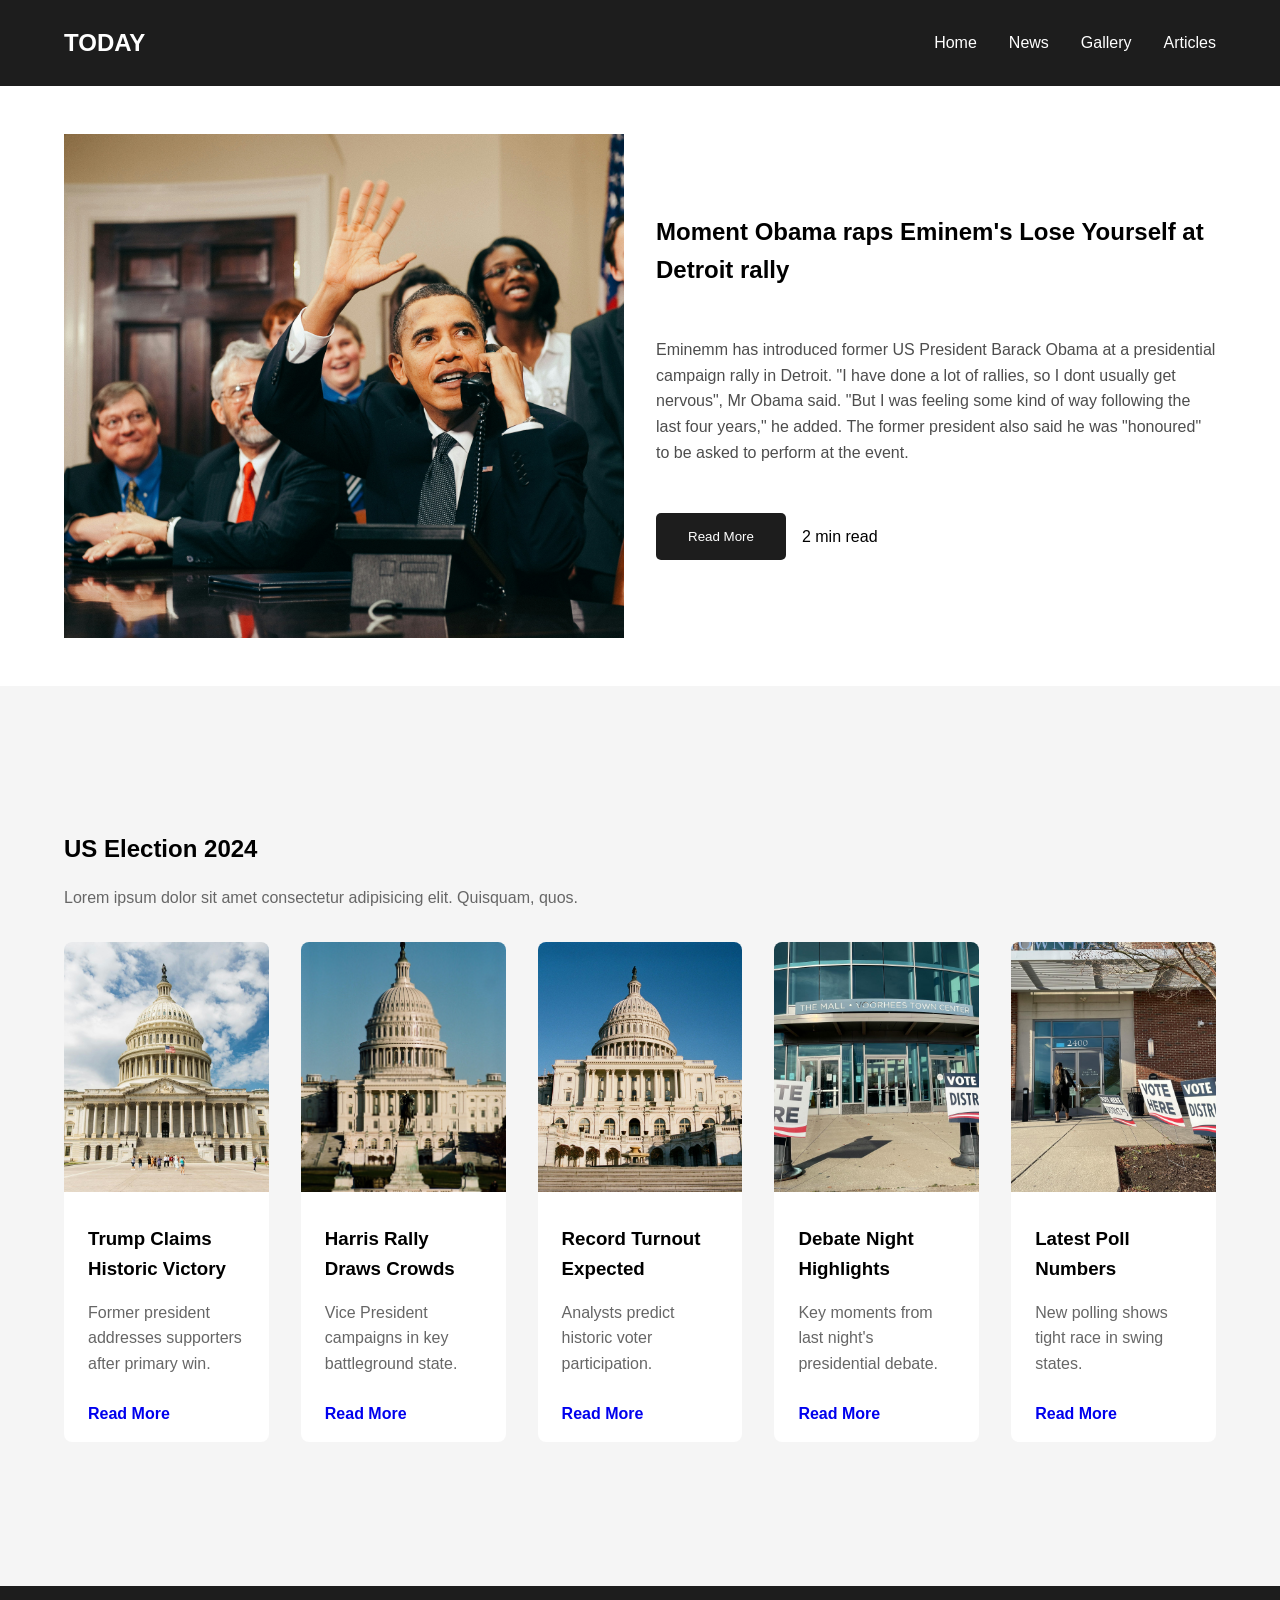
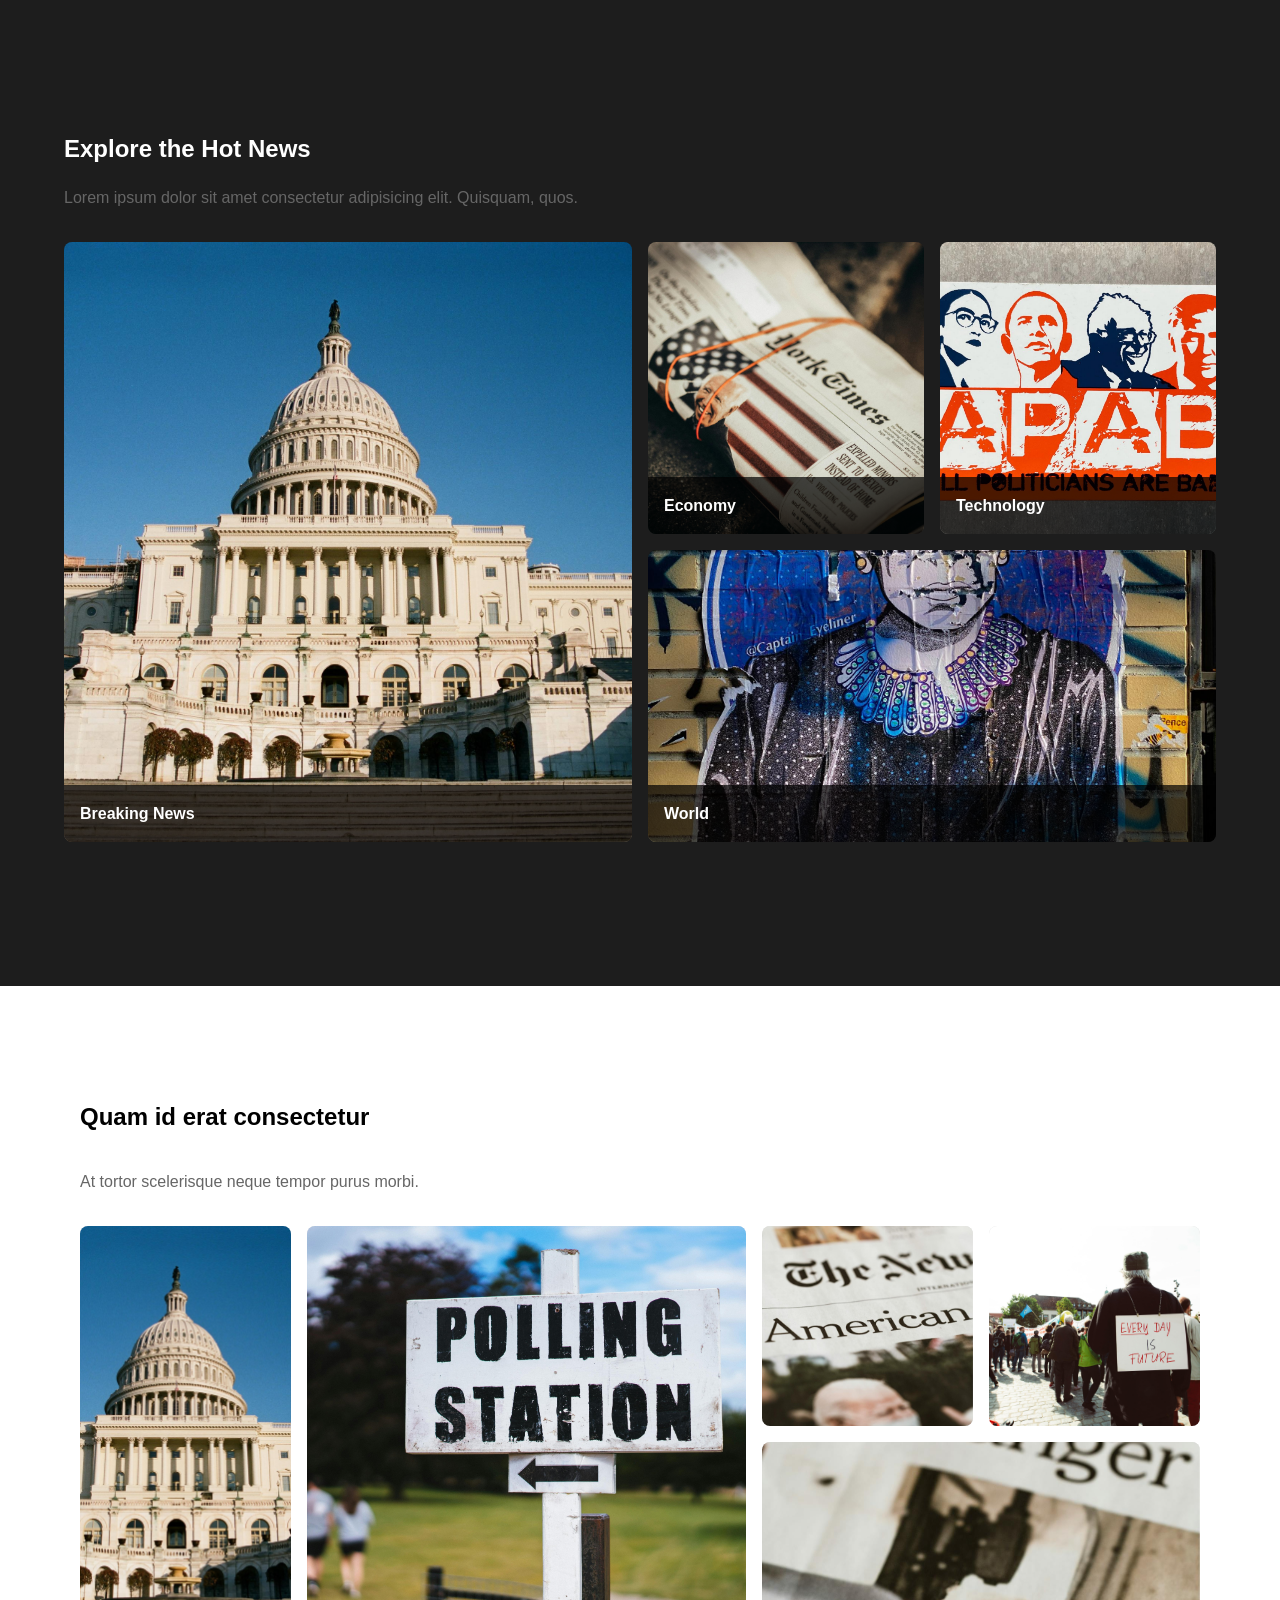
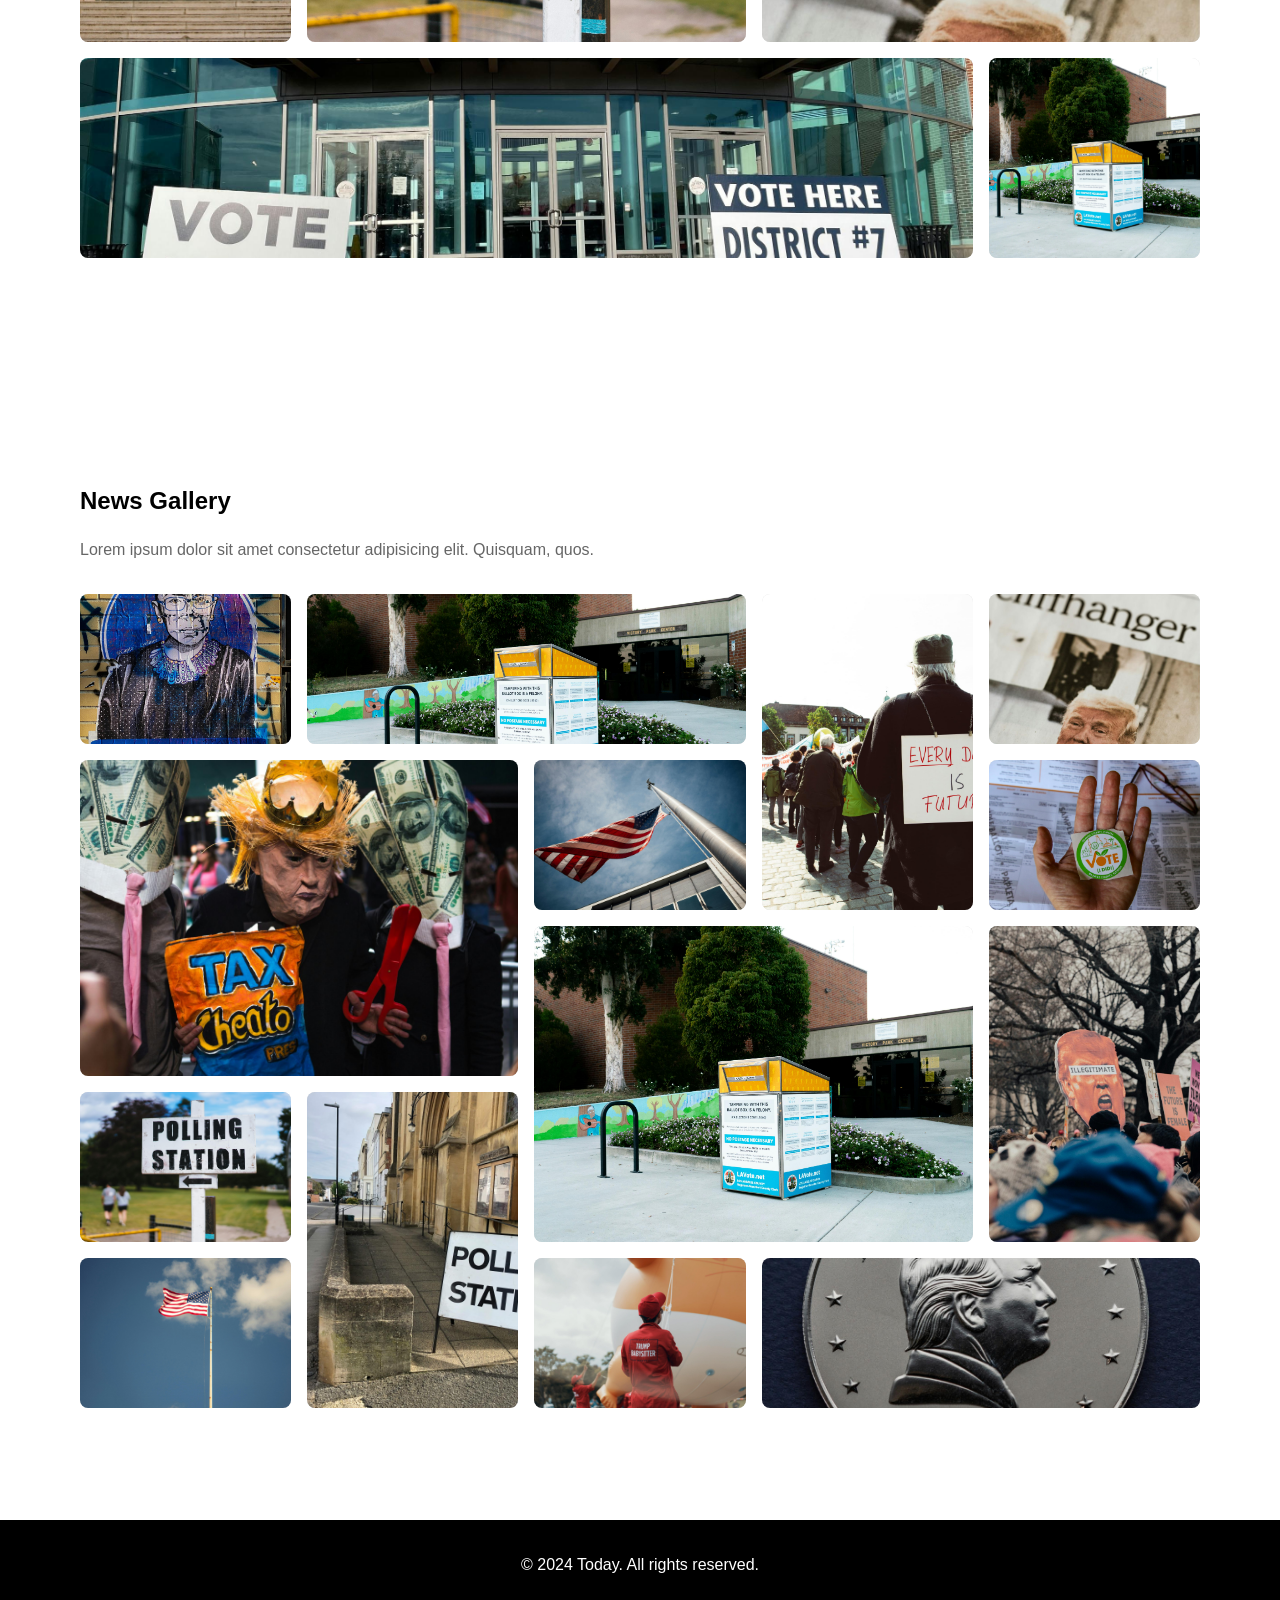
==== App_2/index.html @ a95c6e0c "first commit app2" ====
<!DOCTYPE html>
<html lang="en">
  <head>
    <meta charset="UTF-8" />
    <meta name="viewport" content="width=device-width, initial-scale=1.0" />
    <title>TODAY News - Layout Examples</title>
    <link rel="stylesheet" href="styles.css" />
  </head>
  <body>
    <!-- 1. Flex - Header Navigation -->
    <header class="header">
      <nav class="header-nav">
        <div class="header-logo">TODAY</div>
        <div class="header-links">
          <a href="#">Home</a>
          <a href="#">News</a>
          <a href="#">Gallery</a>
          <a href="#">Articles</a>
        </div>
      </nav>
    </header>

    <main>
      <!-- 2. Flex and Column - Featured Article -->
      <section class="featured container">
        <div class="featured-image">
          <img src="images/main-image.jpg" alt="Featured News" />
        </div>
        <div class="featured-content">
          <h2>Moment Obama raps Eminem's Lose Yourself at Detroit rally</h2>
          <p>
            Eminemm has introduced former US President Barack Obama at a
            presidential campaign rally in Detroit. "I have done a lot of
            rallies, so I dont usually get nervous", Mr Obama said. "But I was
            feeling some kind of way following the last four years," he added.
            The former president also said he was "honoured" to be asked to
            perform at the event.
          </p>
          <div class="featured-footer">
            <button href="#" class="featured-more">Read More</button>
            <span class="featured-time">2 min read</span>
          </div>
        </div>
      </section>

      <!-- 3. Flex/Grid List - Latest Cards without text overlay -->
      <section class="latest">
        <div class="container">
          <h2 class="latest-title">US Election 2024</h2>
          <p class="latest-subtitle">
            Lorem ipsum dolor sit amet consectetur adipisicing elit. Quisquam,
            quos.
          </p>
          <div class="latest-list">
            <article class="latest-card">
              <img src="images/image2.jpg" alt="News Image" />
              <div class="latest-content">
                <h3>Trump Claims Historic Victory</h3>
                <p>Former president addresses supporters after primary win.</p>
                <a href="#" class="latest-more">Read More</a>
              </div>
            </article>
            <article class="latest-card">
              <img src="images/image3.jpg" alt="News Image" />
              <div class="latest-content">
                <h3>Harris Rally Draws Crowds</h3>
                <p>Vice President campaigns in key battleground state.</p>
                <a href="#" class="latest-more">Read More</a>
              </div>
            </article>
            <article class="latest-card">
              <img src="images/image4.jpg" alt="News Image" />
              <div class="latest-content">
                <h3>Record Turnout Expected</h3>
                <p>Analysts predict historic voter participation.</p>
                <a href="#" class="latest-more">Read More</a>
              </div>
            </article>
            <article class="latest-card">
              <img src="images/image5.jpg" alt="News Image" />
              <div class="latest-content">
                <h3>Debate Night Highlights</h3>
                <p>Key moments from last night's presidential debate.</p>
                <a href="#" class="latest-more">Read More</a>
              </div>
            </article>
            <article class="latest-card">
              <img src="images/image6.jpg" alt="News Image" />
              <div class="latest-content">
                <h3>Latest Poll Numbers</h3>
                <p>New polling shows tight race in swing states.</p>
                <a href="#" class="latest-more">Read More</a>
              </div>
            </article>
          </div>
        </div>
      </section>

      <!-- 4a. Flex/Grid 2D - Hot News - Flex Version -->
      <!-- <section class="hot">
        <div class="container">
          <h2 class="hot-title">Explore the Hot News</h2>
          <p class="hot-subtitle">
            Lorem ipsum dolor sit amet consectetur adipisicing elit. Quisquam,
            quos.
          </p>
          <div class="hot-flex">
            <article class="hot-card hot-left">
              <img src="images/image4.jpg" alt="Breaking News" />
              <div class="hot-overlay">Breaking News</div>
            </article>

            <div class="hot-right">
              <div class="hot-right-inner">
                <article class="hot-card">
                  <img src="images/image8.jpg" alt="Economy Update" />
                  <div class="hot-overlay">Economy</div>
                </article>
                <article class="hot-card">
                  <img src="images/image9.jpg" alt="Technology News" />
                  <div class="hot-overlay">Technology</div>
                </article>
              </div>
              <article class="hot-card">
                <img src="images/image10.jpg" alt="World News" />
                <div class="hot-overlay">World</div>
              </article>
            </div>
          </div>
        </div>
      </section> -->

      <!-- 4b. Flex/Grid 2D - Hot News - Grid Version -->
      <section class="hot">
        <div class="container">
          <h2 class="hot-title">Explore the Hot News</h2>
          <p class="hot-subtitle">
            Lorem ipsum dolor sit amet consectetur adipisicing elit. Quisquam,
            quos.
          </p>
          <div class="hot-grid">
            <article class="hot-card hot-grid-1">
              <img src="images/image4.jpg" alt="Breaking News" />
              <div class="hot-overlay">Breaking News</div>
            </article>
            <article class="hot-card hot-grid-2">
              <img src="images/image8.jpg" alt="Economy Update" />
              <div class="hot-overlay">Economy</div>
            </article>
            <article class="hot-card hot-grid-3">
              <img src="images/image9.jpg" alt="Technology News" />
              <div class="hot-overlay">Technology</div>
            </article>
            <article class="hot-card hot-grid-4">
              <img src="images/image10.jpg" alt="World News" />
              <div class="hot-overlay">World</div>
            </article>
          </div>
        </div>
      </section>

      <!-- 5. Grid Auto - Masonry Layout -->
      <section class="masonry">
        <div class="container">
          <h2>Quam id erat consectetur</h2>
          <p class="masonry-subtitle">
            At tortor scelerisque neque tempor purus morbi.
          </p>
          <div class="masonry-grid">
            <div class="masonry-item item1">
              <img src="images/image4.jpg" alt="Masonry Image 1" />
            </div>
            <div class="masonry-item item2">
              <img src="images/image18.jpg" alt="Masonry Image 2" />
            </div>
            <div class="masonry-item item3">
              <img src="images/image13.jpg" alt="Masonry Image 3" />
            </div>
            <div class="masonry-item item4">
              <img src="images/image14.jpg" alt="Masonry Image 4" />
            </div>
            <div class="masonry-item item5">
              <img src="images/image15.jpg" alt="Masonry Image 5" />
            </div>
            <div class="masonry-item item6">
              <img src="images/image5.jpg" alt="Masonry Image 6" />
            </div>
            <div class="masonry-item item7">
              <img src="images/image17.jpg" alt="Masonry Image 7" />
            </div>
          </div>
        </div>
      </section>

      <!-- 6. Grid Templates - News Gallery -->
      <section class="gallery">
        <div class="container">
          <h2 class="gallery-title">News Gallery</h2>
          <p class="gallery-subtitle">
            Lorem ipsum dolor sit amet consectetur adipisicing elit. Quisquam,
            quos.
          </p>
          <div class="gallery-grid">
            <div class="gallery-item a">
              <img src="images/image10.jpg" alt="Gallery Image 1" />
            </div>
            <div class="gallery-item b">
              <img src="images/image17.jpg" alt="Gallery Image 2" />
            </div>
            <div class="gallery-item c">
              <img src="images/image14.jpg" alt="Gallery Image 3" />
            </div>
            <div class="gallery-item d">
              <img src="images/image15.jpg" alt="Gallery Image 4" />
            </div>
            <div class="gallery-item e">
              <img src="images/image25.jpg" alt="Gallery Image 5" />
            </div>
            <div class="gallery-item f">
              <img src="images/image11.jpg" alt="Gallery Image 6" />
            </div>
            <div class="gallery-item g">
              <img src="images/image16.jpg" alt="Gallery Image 7" />
            </div>
            <div class="gallery-item h">
              <img src="images/image17.jpg" alt="Gallery Image 8" />
            </div>
            <div class="gallery-item i">
              <img src="images/image18.jpg" alt="Gallery Image 9" />
            </div>
            <div class="gallery-item j">
              <img src="images/image19.jpg" alt="Gallery Image 10" />
            </div>
            <div class="gallery-item k">
              <img src="images/image20.jpg" alt="Gallery Image 11" />
            </div>
            <div class="gallery-item l">
              <img src="images/image21.jpg" alt="Gallery Image 12" />
            </div>
            <div class="gallery-item m">
              <img src="images/image22.jpg" alt="Gallery Image 13" />
            </div>
            <div class="gallery-item n">
              <img src="images/image23.jpg" alt="Gallery Image 14" />
            </div>
          </div>
        </div>
      </section>
    </main>

    <footer>
      <p>© 2024 Today. All rights reserved.</p>
    </footer>
  </body>
</html>
---- App_2/styles.css ----
/* Base Styles */
* {
  margin: 0;
  padding: 0;
  box-sizing: border-box;
}

body {
  font-family: Arial, sans-serif;
  line-height: 1.6;
}

section {
  padding: 6rem 0;
}

section h2 {
  margin-bottom: 2rem;
}

.container {
  max-width: 1500px;
  margin: 0 auto;
  padding: 3rem 4rem;
}

/* TEMPORARY - Remove after adding all the styles */
/* img {
  display: block;
  width: 100px;
  height: 100px;
} */

/* 1. Flex - Header Navigation */
.header {
  background: #1d1d1d;
  padding: 1.5rem 0;
  color: #fff;
}

.header-logo {
  font-size: 1.5rem;
  font-weight: bold;
}

.header-nav {
  display: flex;
  justify-content: space-between;
  align-items: center;
  max-width: 1500px;
  padding: 0 4rem;
  margin: 0 auto;
}

.header-links {
  display: flex;
  justify-content: space-between;
  align-items: center;
  gap: 2rem;
}

.header-links a {
  color: #fff;
  text-decoration: none;
  cursor: pointer;
}

.header-links a:hover {
  color: #9c9c9c;
}

/* 2. Flex and Column - Featured Section */
.featured {
  display: flex;
  justify-content: space-between;
  align-items: center;
  gap: 2rem;
  margin: 0 auto;
  height: 600px;
}

.featured-image {
  flex-basis: 50%;
  height: 100%;
  background-color: #e0e0e0;
  border-radius: 8px;
}

.featured-image img {
  width: 100%;
  height: 100%;
  object-fit: cover;
}

.featured-content {
  flex-basis: 50%;
  display: flex;
  height: 100%;
  flex-direction: column;
  justify-content: center;
  gap: 1rem;
}

.featured-more {
  color: #fff;
  background: #1d1d1d;
  padding: 1rem 2rem;
  border-radius: 5px;
  border: none;
}

.featured-more:hover {
  background: #414141;
  color: #d9d8d8;
  cursor: pointer;
}

.featured-footer {
  display: flex;
  gap: 1rem;
  align-items: center;
  margin-top: 2rem;
}

.featured-content p {
  color: #4d4d4d;
}

/* 3. Flex/Grid List - Latest Cards */
.latest {
  padding: 6rem 0;
  background: #f5f5f5;
  width: 100%;
}

.latest-title {
  margin-bottom: 1rem;
}

.latest-subtitle {
  margin-bottom: 2rem;
  color: #666666;
}

/* .latest-list {
  display: flex;
  justify-content: flex-start;
  gap: 2rem;
  flex-wrap: wrap;
} */

.latest-list {
  display: grid;
  grid-template-columns: repeat(auto-fit, minmax(200px, 1fr));
  gap: 2rem;
  margin: 0 auto;
}

.latest-card {
  /* min-width: 300px;
  width: 400px; */
  height: 500px;
  border-radius: 8px;
  box-shadow: none;
  background: #fff;
  overflow: hidden;
}

.latest-card img {
  width: 100%;
  height: 250px;
  object-fit: cover;
}

.latest-content {
  padding: 1.5rem;
}

.latest-content h3 {
  margin-bottom: 1rem;
}

.latest-content p {
  color: #666;
  margin-bottom: 1.5rem;
}

.latest-more {
  text-decoration: none;
  font-weight: bold;
  padding-right: 1.5rem;
}

/* 4. Flex/Grid 2D - Hot News */
.hot {
  background: #1d1d1d;
  color: #fff;
}

.hot-title {
  margin-bottom: 1rem;
}

.hot-subtitle {
  margin-bottom: 2rem;
  color: #666;
}

.hot-card {
  background-color: #e0e0e0;
  border-radius: 8px;
  overflow: hidden;
}

.hot-card img {
  width: 100%;
  height: 100%;
  object-fit: cover;
}

/* 4a. Flex/Grid 2D - Hot News - Flex Version */
.hot-flex {
  display: flex;
  gap: 1rem;
  height: 600px;
  width: 100%;
}

.hot-left {
  flex: 0 0 50%;
  border-radius: 8px;
  overflow: hidden;
}

.hot-right {
  flex: 0 0 50%;
  display: flex;
  flex-direction: column;
  gap: 1rem;
}

.hot-right-inner {
  display: flex;
  gap: 1rem;
  height: 50%;
}

/* 4b. Flex/Grid 2D - Hot News - Grid Version */
.hot-grid {
  display: grid;
  grid-template-columns: repeat(4, 1fr);
  grid-template-rows: repeat(2, 1fr);
  gap: 1rem;
  height: 600px;
}

.hot-grid-1 {
  grid-column: span 2;
  grid-row: span 2;
}

.hot-grid-2 {
  grid-column: span 1;
  grid-row: span 1;
}

.hot-grid-3 {
  grid-column: span 1;
  grid-row: span 1;
}

.hot-grid-4 {
  grid-column: span 2;
  grid-row: span 1;
}

/* 5. Grid - Masonry Layout */
.masonry {
  padding: 4rem 1rem;
  background: #fff;
}

.masonry-subtitle {
  margin-bottom: 2rem;
  color: #666;
}

.masonry-grid {
  display: grid;
  grid-template-columns: repeat(5, 1fr);
  grid-template-rows: repeat(3, 200px);
  gap: 1rem;
  max-width: none;
  margin: 0 auto;
}

.masonry-item {
  background-color: #e0e0e0;
  border-radius: 8px;
}

.masonry-item img {
  width: 100%;
  height: 100%;
  object-fit: cover;
  border-radius: 8px;
}

.item1 {
  grid-column: 1 / 2;
  grid-row: 1 / 3;
}
.item2 {
  grid-column: 2 / 4;
  grid-row: 1/ 3;
}
.item3 {
  grid-column: 4 / 5;
  grid-row: 1 / 2;
}
.item4 {
  grid-column: 5 / 6;
  grid-row: 1 / 2;
}
.item5 {
  grid-column: 4 / 6;
  grid-row: 2 / 3;
}
.item6 {
  grid-column: 1 / span 4;
  grid-row: span 1;
}
.item7 {
  grid-column: span 1;
  grid-row: span 1;
}

/* 6. Grid Templates - News Gallery */
.gallery {
  padding: 4rem 1rem;
}

.gallery-title {
  margin-bottom: 1rem;
}

.gallery-subtitle {
  margin-bottom: 2rem;
  color: #666;
}

.gallery-grid {
  display: grid;
  grid-template-columns: repeate(5, 1fr);
  grid-template-rows: repeat(5, 150px);
  gap: 1rem;
  max-width: none;
  margin: 0 auto;
  grid-template-areas:
    "a b b c d"
    "e e f c g"
    "e e h h m"
    "i k h h m"
    "j k l n n";
}

.a {
  grid-area: a;
}
.b {
  grid-area: b;
}
.c {
  grid-area: c;
}
.d {
  grid-area: d;
}
.e {
  grid-area: e;
}
.f {
  grid-area: f;
}
.g {
  grid-area: g;
}
.h {
  grid-area: h;
}
.i {
  grid-area: i;
}
.j {
  grid-area: j;
}
.k {
  grid-area: k;
}
.l {
  grid-area: l;
}
.m {
  grid-area: m;
}
.n {
  grid-area: n;
}

.gallery-item {
  background-color: #e0e0e0;
  border-radius: 8px;
  font-size: 24px;
  color: #666;
}

.gallery-item img {
  width: 100%;
  height: 100%;
  object-fit: cover;
  border-radius: 8px;
}

/* 7. Images and Styling */
footer {
  background: black;
  color: white;
}

footer p {
  max-width: 1500px;
  padding: 2rem 4rem;
  text-align: center;
}

.hot-card {
  position: relative;
}

.hot-overlay {
  position: absolute;
  bottom: 0;
  left: 0;
  right: 0;
  padding: 1rem;
  background: rgba(0, 0, 0, 0.7);
  font-weight: bold;
}

.masonry-item {
  position: relative;
}

.masonry-item::before {
  content: "";
  position: absolute;
  top: 0;
  left: 0;
  right: 0;
  bottom: 0;
  background: rgba(0, 0, 0, 0.7);
  opacity: 0;
  transition: opacity 0.3s ease;
}

.masonry-item::after {
  content: "View Story";
  position: absolute;
  top: 50%;
  left: 50%;
  transform: translate(-50%, -50%);
  color: white;
  font-size: 1.5rem;
  font-weight: bold;
  opacity: 0;
  transition: opacity 0.3s ease;
}

.masonry-item:hover::before,
.masonry-item:hover::after {
  opacity: 1;
}

/* Responsive Media Queries */
@media screen and (max-width: 768px) {
  .header-links {
    display: none;
  }

  .featured {
    flex-direction: column;
    height: auto;
    gap: 2rem;
  }

  .masonry-grid {
    display: block;
  }

  .masonry-item {
    margin-bottom: 1rem;
    height: 300px;
  }

  .gallery-grid {
    display: block;
  }

  .gallery-item {
    margin-bottom: 1rem;
    height: 300px;
  }

  .container {
    padding: 2rem 1rem;
  }
}
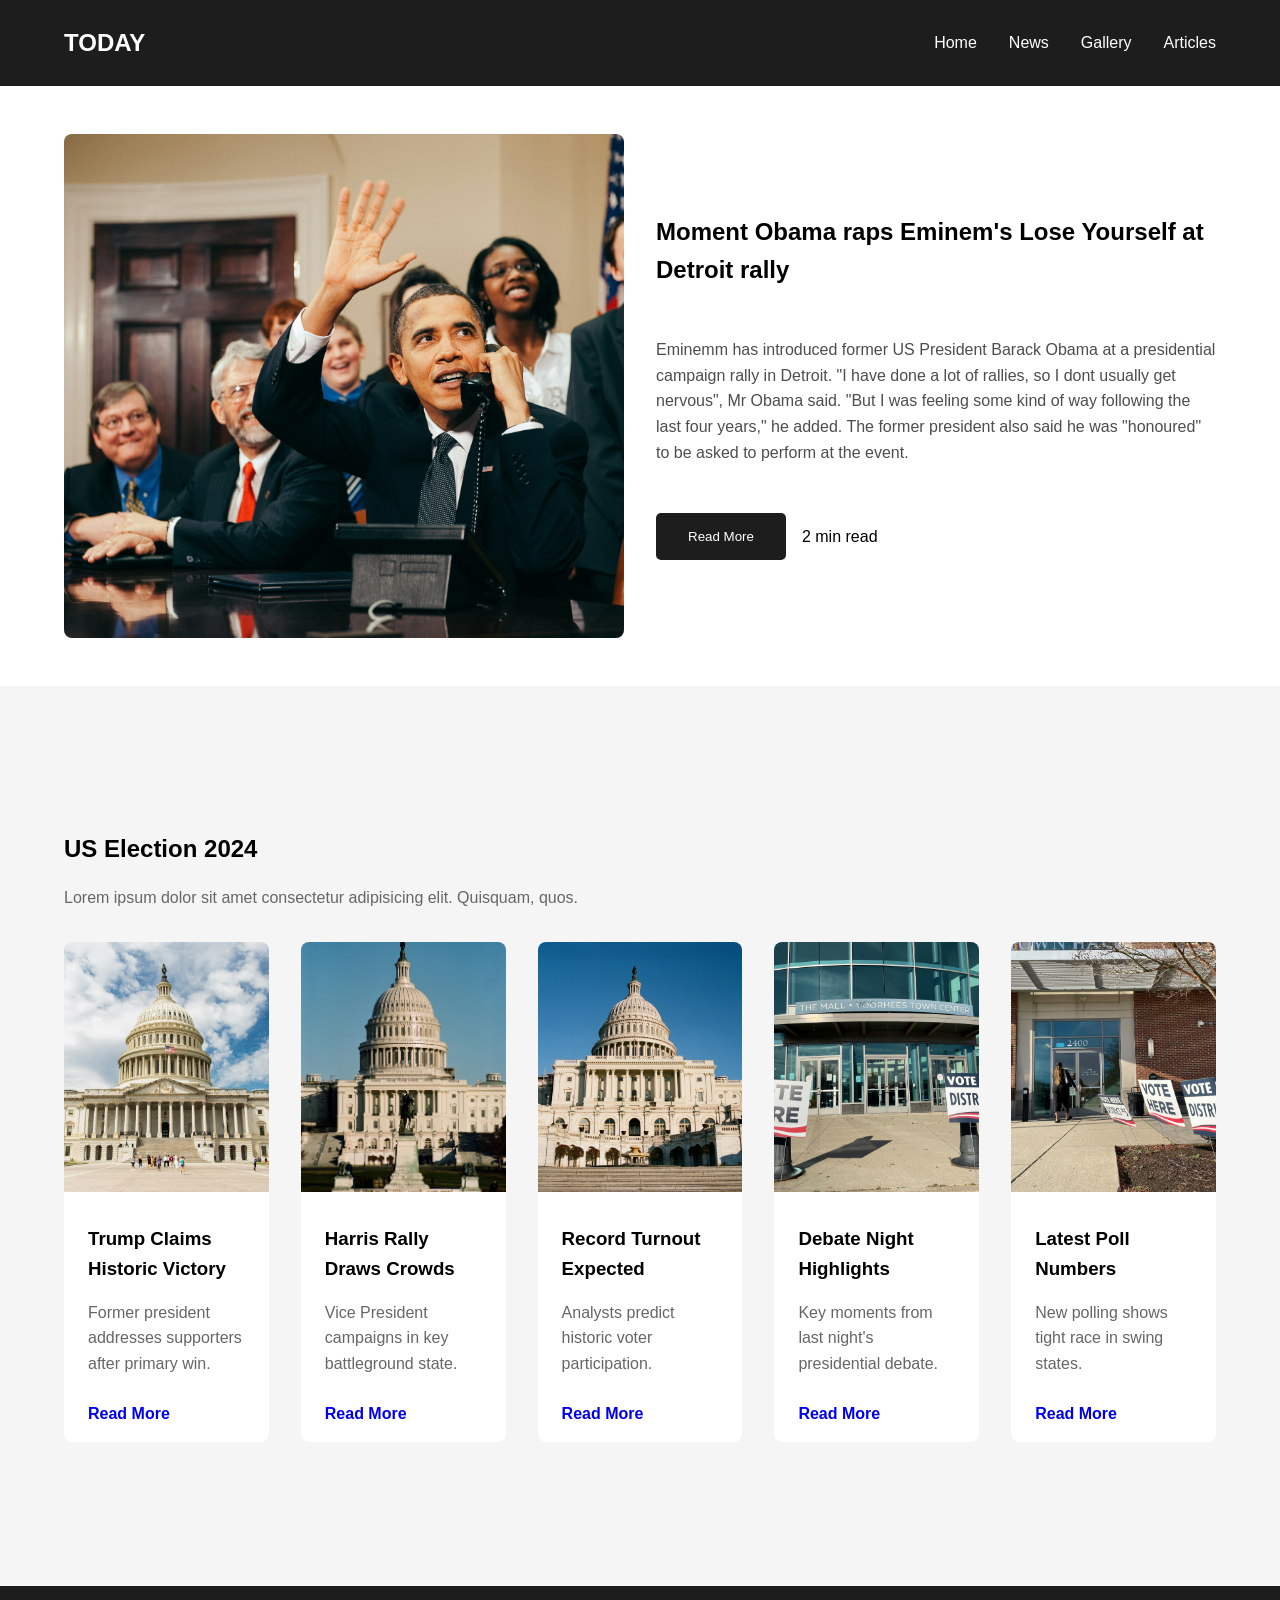
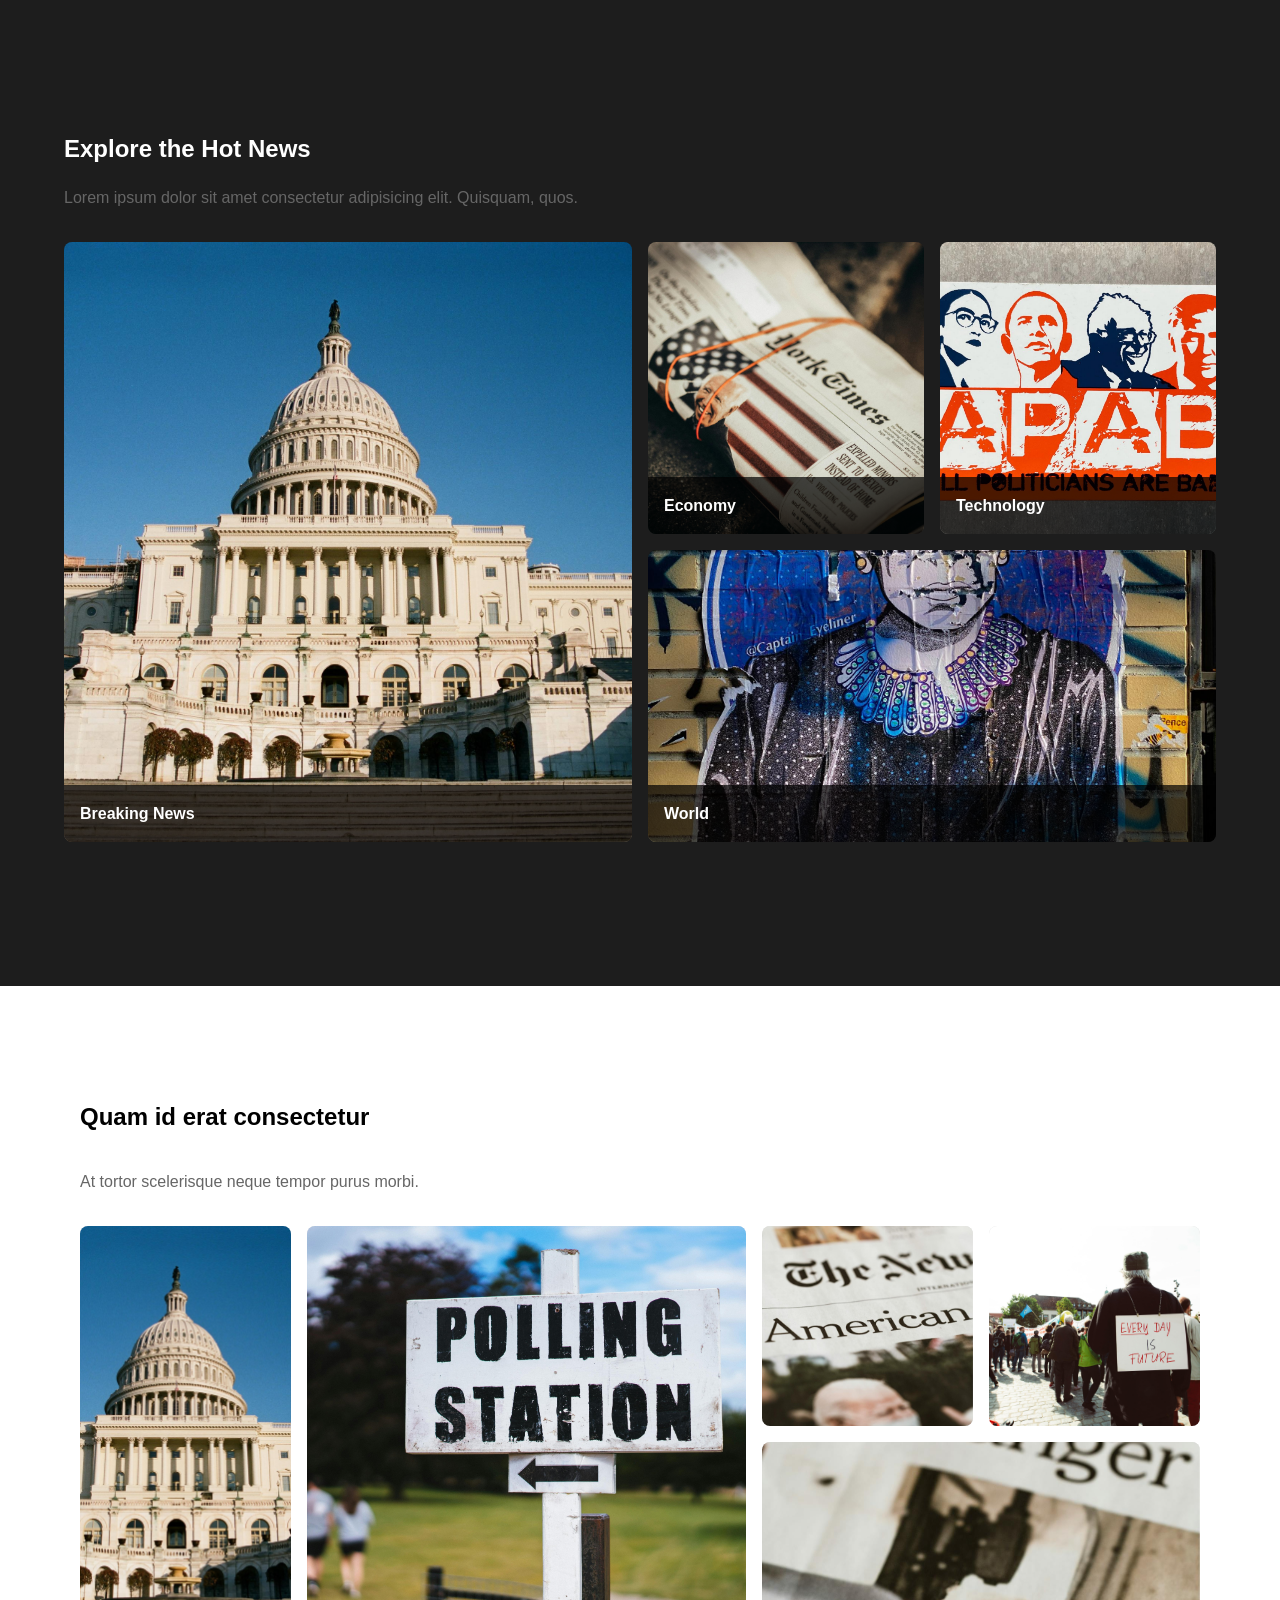
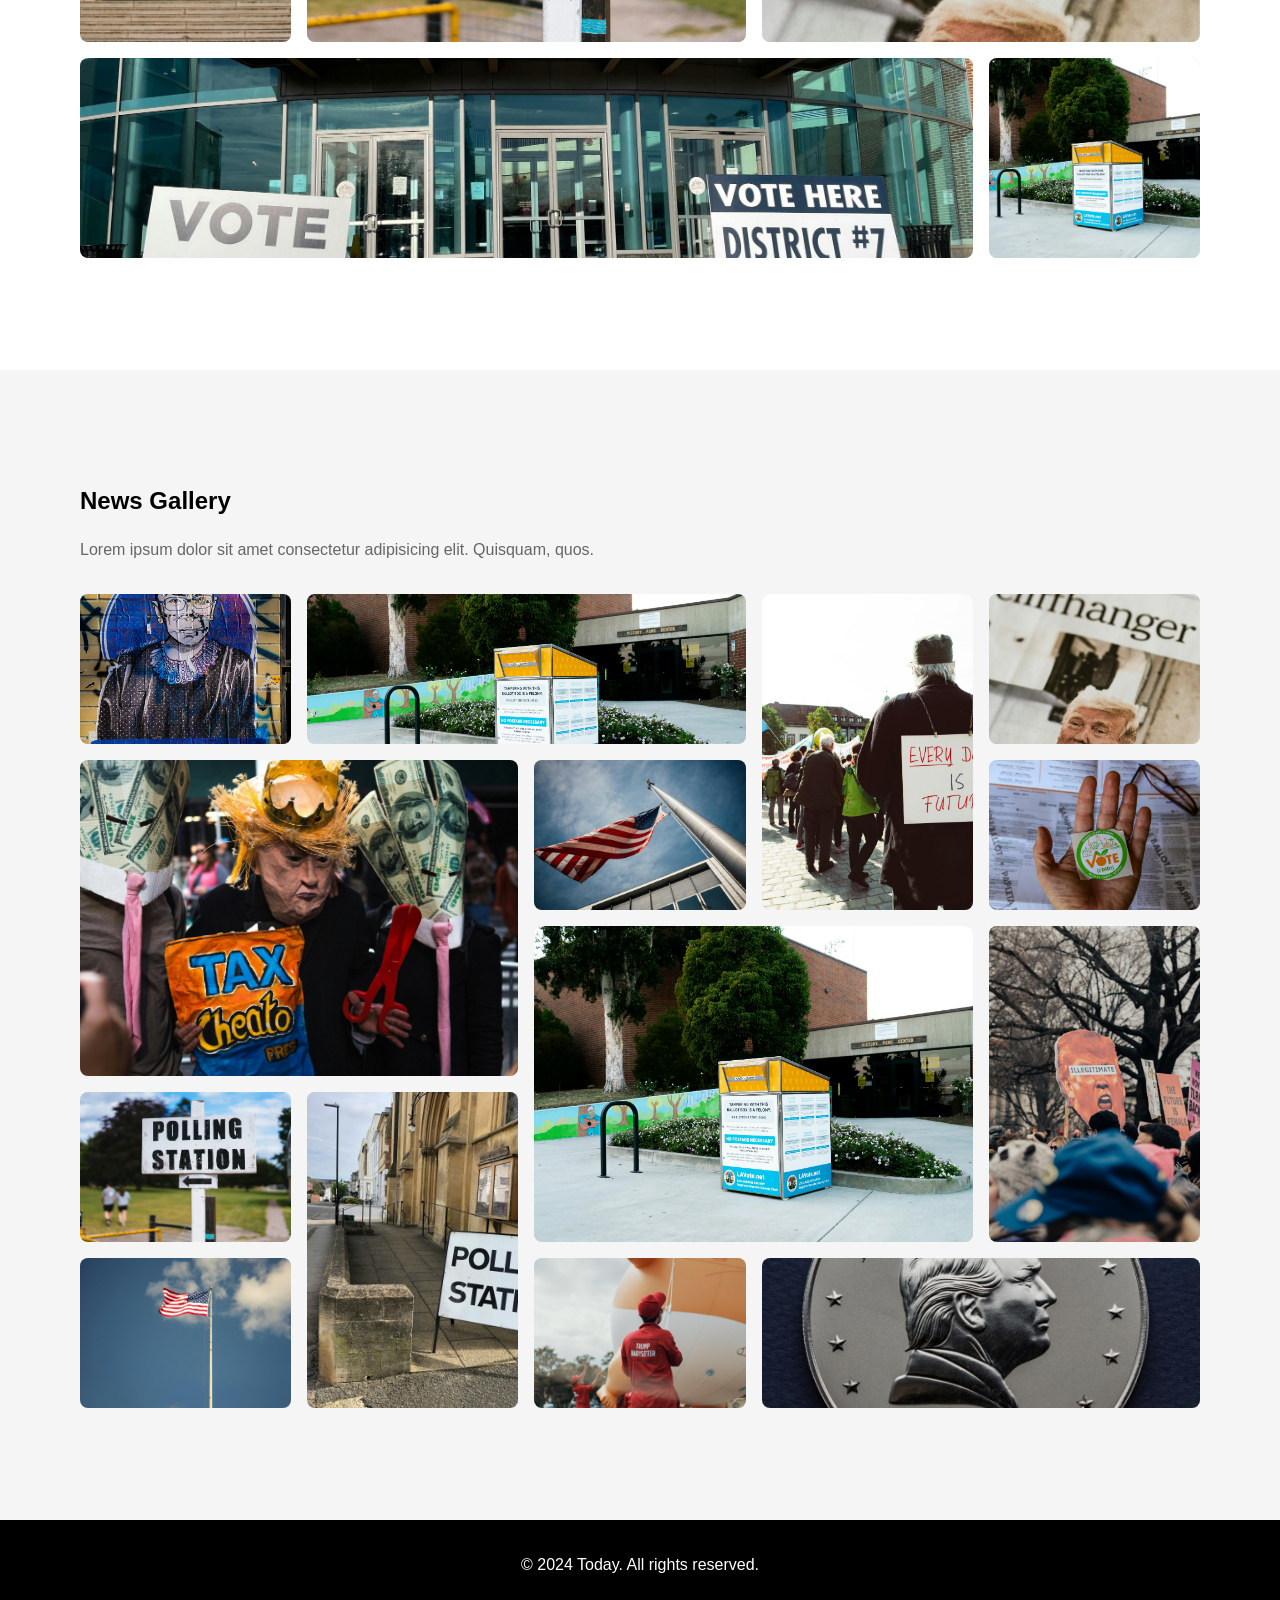
==== commit 3dab182e: "absolute relative position" ====
--- a/App_2/index.html
+++ b/App_2/index.html
@@ -141,6 +141,8 @@
           <div class="hot-grid">
             <article class="hot-card hot-grid-1">
               <img src="images/image4.jpg" alt="Breaking News" />
+              <!-- questo div c'è ma non è visibile perchè è coperto dall'immagine che ha altezza 100% del parent-->
+              <!-- diventa visibile nel momento in cui gli assegnamo una position absolute rispetto alla position: relative della classe .hot-card -->
               <div class="hot-overlay">Breaking News</div>
             </article>
             <article class="hot-card hot-grid-2">
@@ -169,6 +171,7 @@
           <div class="masonry-grid">
             <div class="masonry-item item1">
               <img src="images/image4.jpg" alt="Masonry Image 1" />
+              <!-- <div class="prova">View Story</div> -->
             </div>
             <div class="masonry-item item2">
               <img src="images/image18.jpg" alt="Masonry Image 2" />
--- a/App_2/styles.css
+++ b/App_2/styles.css
@@ -1,4 +1,5 @@
 /* Base Styles */
+/* regole generali per tutti gli elementi dell'app */
 * {
   margin: 0;
   padding: 0;
@@ -38,20 +39,24 @@
   color: #fff;
 }
 
-.header-logo {
-  font-size: 1.5rem;
-  font-weight: bold;
-}
-
+/* flexbox è PERFETTO QUANDO SI LAVORA IN MANIERA UNIDIMENSIONALE, lungo una sola direzione (o quella orizzontale o quella verticale) */
+/* container flexbox per 2 div in space-between */
 .header-nav {
   display: flex;
   justify-content: space-between;
   align-items: center;
   max-width: 1500px;
   padding: 0 4rem;
+  /* settando margin 0 auto posso centrare orizzontalmente gli elementi */
   margin: 0 auto;
 }
 
+.header-logo {
+  font-size: 1.5rem;
+  font-weight: bold;
+}
+
+/* questo div a sua volta è un container flexbox */
 .header-links {
   display: flex;
   justify-content: space-between;
@@ -61,6 +66,7 @@
 
 .header-links a {
   color: #fff;
+  /* rimuovo la sottolineatura degli anchor elements */
   text-decoration: none;
   cursor: pointer;
 }
@@ -70,6 +76,7 @@
 }
 
 /* 2. Flex and Column - Featured Section */
+/* struttura sempre unidimensionale: 2 div all'interno che vanno mostrati uno di fianco all'altro */
 .featured {
   display: flex;
   justify-content: space-between;
@@ -80,23 +87,32 @@
 }
 
 .featured-image {
+  /* l'immagine deve essere il 50% della larghezza del parent, questa classe è applicata ad un div, uno dei 2 div da affianacare e che avranno la stessa larghezza (il 50% del parent)  */
   flex-basis: 50%;
+  /* l'altezza del div è 100% del parent */
   height: 100%;
   background-color: #e0e0e0;
-  border-radius: 8px;
-}
-
+  /* questa proprietà non si vedrà perchè l'immagine avrà forma rettangolare senza border radius, per vederla la dobbiamo applicare anche all'immagine */
+  border-radius: 8px;
+}
+
+/* l'immagine è contenuta nel div .featured-image, ha il 100% della larghezza e dell'altezza del parent */
 .featured-image img {
   width: 100%;
   height: 100%;
+  /* The replaced content is sized to maintain its aspect ratio while filling the element's entire content box. If the object's aspect ratio does not match the aspect ratio of its box, then the object will be clipped to fit. */
   object-fit: cover;
-}
-
+  border-radius: 8px;
+}
+
+/* secondo div da affiancare, width il 50% del parent, assegnata tramite flex-basis  */
 .featured-content {
   flex-basis: 50%;
   display: flex;
   height: 100%;
+  /* elementi al suo interno disposti in senso verticale */
   flex-direction: column;
+  /* il justify-content distribuisce gli elementi intorno all'asse principale, in questo caso è quello verticale */
   justify-content: center;
   gap: 1rem;
 }
@@ -142,6 +158,8 @@
   color: #666666;
 }
 
+/* utilizzare flexbox in questo caso mi darebbe problemi nella distribuzione degli elementi nello spazio: se utilizzassi justify-content: space between in caso di numero dispari di elementi la riga con un numero pari di elementi mi darebbe un buco al centro, utilizzando flex-start avrei un buco a destra */
+/* in questi casi è meglio utilizzare grid */
 /* .latest-list {
   display: flex;
   justify-content: flex-start;
@@ -150,15 +168,26 @@
 } */
 
 .latest-list {
+  /* stabiliamo che l'elemento sia un elemnto contenente una griglia grid, composta da righe e colonne */
   display: grid;
+  /* grid-template-columns e grid-template-row ci permettono di definire righe e colonne della griglia */
+  /* repeat(3, 12px) indica quante colonne e la loro larghezza */
+  /* auto-fit = property di grid, FITS the CURRENTLY AVAILABLE columns into the space by expanding them so that they take up any available space. In pratica definisce il numero di colonne da solo */
+  /* minmax() definisce la larghezza minima e massima che può avere una colonna */
+  /* fr = fractional unit, is what tells the browser to distribute the space between the columns so that each column equally gets one fraction of that space. That is, they’re all fluid, equal-width columns. */
   grid-template-columns: repeat(auto-fit, minmax(200px, 1fr));
+  /* distanzio colonne e righe */
   gap: 2rem;
+  /* questa molto probabilmente non serve ma mettendola sono sicuro che tutto sia centrato */
   margin: 0 auto;
+  /* la proprietà align-items allinea il contenuto di una griglia intorno l'asse delle colonne, justify-items lungo l'asse delle righe, justify-content allinea tutto il contenuto di una griglia lungo l'asse delle righe quando il contenuto totale della griglia è più piccolo del container, align-content lungo l'asse delle colonne */
 }
 
 .latest-card {
+  /* la larghezza non serve definirla perchè viene calcolata automaticamente da grid tramite grid-template-columns: repeat(auto-fit, minmax(200px, 1fr)); nel container grid, quindi in .latest-list */
   /* min-width: 300px;
   width: 400px; */
+  /* flex-basis: 1; */
   height: 500px;
   border-radius: 8px;
   box-shadow: none;
@@ -192,6 +221,7 @@
 }
 
 /* 4. Flex/Grid 2D - Hot News */
+/* ogni volta che c'è un 2d layout è sempre consigliabile utilizzare grid e non flexbox. Un 2d layout si ha quando si deve creare un qualcosa con una disposizione degli elementi in 2 dimensioni, disposti sia in orizzontale che in verticale. Flexbox va bene quando si ha un layout singolo, una disposizione o solo orizzontale o solo verticale, senza multiple righe */
 .hot {
   background: #1d1d1d;
   color: #fff;
@@ -209,6 +239,8 @@
 .hot-card {
   background-color: #e0e0e0;
   border-radius: 8px;
+  /* overflow: hidden = Overflow content is clipped at the element's padding box. There are no scroll bars, and the clipped content is not visible (i.e., clipped content is hidden), but the content still exists. User agents do not add scroll bars and also do not allow users to view the content outside the clipped region by actions such as dragging on a touch screen or using the scroll wheel on a mouse. The content can be scrolled programmatically (for example, by linking to anchor text, by tabbing to a hidden yet focusable element, or by setting the value of the scrollLeft property or the scrollTo() method), in which case the element box is a scroll container.  */
+  /* senza di questo l'immagina avrebbe un'altezza maggiore di quella del parent ed andrebbe al di fuori, ho definito un'altezza fissa del container di 600px */
   overflow: hidden;
 }
 
@@ -219,6 +251,7 @@
 }
 
 /* 4a. Flex/Grid 2D - Hot News - Flex Version */
+/* section .hot costruita con flexbox, è differente anche la struttura dell'html, è più complicata che utilizzando grid */
 .hot-flex {
   display: flex;
   gap: 1rem;
@@ -227,6 +260,9 @@
 }
 
 .hot-left {
+  /* shorthand per definire flex-grow, flex-shrink e flex-basis */
+  /* 0 e 0 diciamo che non deve nè crescere nè rimpiccolirsi */
+  /* 50% di flex-basis indica che l'elemento deve avere il 50% di spazio del container */
   flex: 0 0 50%;
   border-radius: 8px;
   overflow: hidden;
@@ -239,6 +275,7 @@
   gap: 1rem;
 }
 
+/* div flexbox container per le 2 card in alto a destra */
 .hot-right-inner {
   display: flex;
   gap: 1rem;
@@ -246,15 +283,28 @@
 }
 
 /* 4b. Flex/Grid 2D - Hot News - Grid Version */
+/* stessa disposizione realizzata con grid */
+/* nell'html non abbiamo più una serie di elementi innestati tra loro, ma 4 elementi che sono quelli che voglio disporre */
 .hot-grid {
+  /* definisco il grid container */
   display: grid;
+  /* definisco il numero di colonne che deve avere la mia griglia, 1 fr indica che ognuna deve essere larga massimo una unità, quindi se voglio 4 colonne lo spazio sarà diviso sempre in 4 unità, ogni unità una colonna */
   grid-template-columns: repeat(4, 1fr);
+  /* definisco il numero di righe che deve avre la mia griglia, 1fr stessa cosa delle colonne */
   grid-template-rows: repeat(2, 1fr);
-  gap: 1rem;
+  /* distanza fra righe e righe e colonne e colonne */
+  gap: 1rem;
+  /* altezza fissa del container, quando si utilizza grid bisogna sempre definire l'altezza del container */
   height: 600px;
 }
 
+/* classi per ogni singolo elemento */
+/* per ognuno indico l'inizio e la fine nella griglia, la posizione che andrà ad occupare l'elemento nella griglia */
 .hot-grid-1 {
+  /* shorthand per grid-column-start e grid-column-end */
+  /* scritto così sarebbe la stessa cosa: 1 / 3, cioè inizia alla colonna 1 e finisce alla 3 (la 3 non è compresa) */
+  /* https://www.w3schools.com/cssref/tryit.php?filename=trycss_grid-column2 */
+  /* utilizzando la keyword span indico la dimensione dell'elemento (span vuol dire campata), cioè con le colonne gli dico che deve essere largo 2 unità, con le row che deve essere alto 2 unità. non definisco la posizione, ogni elemento viene dopo l'altro, andando ad occupare lo spazio non occupato già da un altro elemento. Gli elementi vengono posizionati sempre partendo dal top-left dello spazio di griglia libero e poi in senso orario */
   grid-column: span 2;
   grid-row: span 2;
 }
@@ -287,8 +337,11 @@
 
 .masonry-grid {
   display: grid;
+  /* voglio una griglia composta da 5 colonne con larghezza variabile e non superiore ad una unità */
   grid-template-columns: repeat(5, 1fr);
+  /* 3 righe ad altezza fissa di 200px */
   grid-template-rows: repeat(3, 200px);
+  /* il gap è 16px, un elemento che occupa 2 righe non sarà alto 400px ma 416 perchè nella continuità dell'elemento verrà incluso anche lo spazio di gap di 16px che c'è fra la riga 1 e 2. Senza gap sarebbe alto 400px. */
   gap: 1rem;
   max-width: none;
   margin: 0 auto;
@@ -297,6 +350,7 @@
 .masonry-item {
   background-color: #e0e0e0;
   border-radius: 8px;
+  /* overflow: hidden; */
 }
 
 .masonry-item img {
@@ -327,6 +381,7 @@
   grid-row: 2 / 3;
 }
 .item6 {
+  /* questo elemento parte dalla prima colonna ed ha una camapata larga 4 unità */
   grid-column: 1 / span 4;
   grid-row: span 1;
 }
@@ -334,10 +389,47 @@
   grid-column: span 1;
   grid-row: span 1;
 }
+
+/* avrei potuto posizionare gli items in questo modo */
+/* .item1 {
+  grid-column: span 1;
+  grid-row: span 2;
+}
+
+.item2 {
+  grid-column: span 2;
+  grid-row: span 2;
+}
+
+.item3 {
+  grid-column: span 1;
+  grid-row: span 1;
+}
+
+.item4 {
+  grid-column: span 1;
+  grid-row: span 1;
+}
+
+.item5 {
+  grid-column: span 2;
+  grid-row: span 1;
+}
+
+.item6 {
+  grid-column: span 4;
+  grid-row: span 1;
+}
+
+.item7 {
+  grid-column: span 1;
+  grid-row: span 1;
+} */
 
 /* 6. Grid Templates - News Gallery */
 .gallery {
   padding: 4rem 1rem;
+  background: #f5f5f5;
 }
 
 .gallery-title {
@@ -351,19 +443,27 @@
 
 .gallery-grid {
   display: grid;
-  grid-template-columns: repeate(5, 1fr);
+  /* voglio una griglia che abbia 5 colonne e 5 righe */
+  grid-template-columns: repeat(5, 1fr);
+  /* le righe hanno una altezza fissa */
   grid-template-rows: repeat(5, 150px);
   gap: 1rem;
   max-width: none;
   margin: 0 auto;
+  /* possiamo dare il nome che vogliamo alle aree */
+  /* ogni area corrisponde ad un elemento html */
+  /* definiamo la posizione dell'area nella griglia e lo spazio che occupa */
+  /* in questo modo posso definire anche l'ordine delle aree, ad esempio la b potrebbe essere al posto della a */
   grid-template-areas:
-    "a b b c d"
-    "e e f c g"
-    "e e h h m"
-    "i k h h m"
-    "j k l n n";
-}
-
+    'a b b c d'
+    /* 'b a a c d' */
+    'e e f c g'
+    'e e h h m'
+    'i k h h m'
+    'j k l n n';
+}
+
+/* assegno ogni elemento html ad una area */
 .a {
   grid-area: a;
 }
@@ -425,6 +525,9 @@
 footer {
   background: black;
   color: white;
+  display: flex;
+  justify-content: center;
+  align-items: center;
 }
 
 footer p {
@@ -434,11 +537,18 @@
 }
 
 .hot-card {
+  /* dichiaro la posizione relative per questo elemento, questo mi consente di posizionare elementi in position absolute riferendomi ad esso */
+  /* di default, se non è specificato un parent con position relative, l'elemento in absolute si riferisce al body*/
   position: relative;
 }
 
 .hot-overlay {
+  /* dichiaro che questo elemento deve essere posizionato in maniera absolute rispetto al suo parent che è relative */
   position: absolute;
+  /* tramite proprietà top, bottom, left, right dichiaro da dove parte e dove arriva lo spazio occupato dall'elemento */
+  /* i valori sono rispetto al margine di partenza, cioè se dico bottom: 0 vuol dire che sto a zero px di distanza dal margine inferiore, se indico top: 10px vuol dire che sto a 10px di distanza dal margine superiore */
+  /* in questo caso l'altezza dell'elemento è data dal suo contenuto, se aggiungessi top: 0 coprirebbe tutto il parent */
+  /* il contenuto parte da top-left */
   bottom: 0;
   left: 0;
   right: 0;
@@ -452,7 +562,9 @@
 }
 
 .masonry-item::before {
-  content: "";
+  /* la proprietà content indica cosa ci deve essere prima o dopo l'elemento a cui è applicata lo pseudo-element */
+  /* utilizzando gli pseudo-element in questo modo devo utilizzare il :before per settare il layout per il background ed il :after per settare il testo */
+  content: '';
   position: absolute;
   top: 0;
   left: 0;
@@ -461,10 +573,11 @@
   background: rgba(0, 0, 0, 0.7);
   opacity: 0;
   transition: opacity 0.3s ease;
+  border-radius: 8px;
 }
 
 .masonry-item::after {
-  content: "View Story";
+  content: 'View Story';
   position: absolute;
   top: 50%;
   left: 50%;
@@ -476,10 +589,53 @@
   transition: opacity 0.3s ease;
 }
 
+/* con queste impostazioni posso ottenere lo stesso risultato senza utilizzare 2 pseudo-elements */
+/* .masonry-item::after {
+  content: 'View Story';
+  position: absolute;
+  color: white;
+  font-size: 1.5rem;
+  font-weight: bold;
+  opacity: 0;
+  transition: opacity 0.3s ease;
+  top: 0;
+  left: 0;
+  right: 0;
+  bottom: 0;
+  display: flex;
+  justify-content: center;
+  align-items: center;
+  background: rgba(0, 0, 0, 0.7);
+  border-radius: 8px;
+} */
+
 .masonry-item:hover::before,
 .masonry-item:hover::after {
   opacity: 1;
 }
+
+/* rifatto tutto senza pseudo-element */
+/* c'è bisogno di aggiungere la property overflow: hidden a .masonry-item ed un elemento in più nell'html */
+/* .prova {
+  position: absolute;
+  top: 0;
+  left: 0;
+  right: 0;
+  bottom: 0;
+  background: rgba(0, 0, 0, 0.7);
+  opacity: 0;
+  transition: opacity 0.3s ease;
+  color: white;
+  display: flex;
+  justify-content: center;
+  align-items: center;
+  font-size: 1.5rem;
+  font-weight: bold;
+}
+
+.prova:hover {
+  opacity: 1;
+} */
 
 /* Responsive Media Queries */
 @media screen and (max-width: 768px) {
